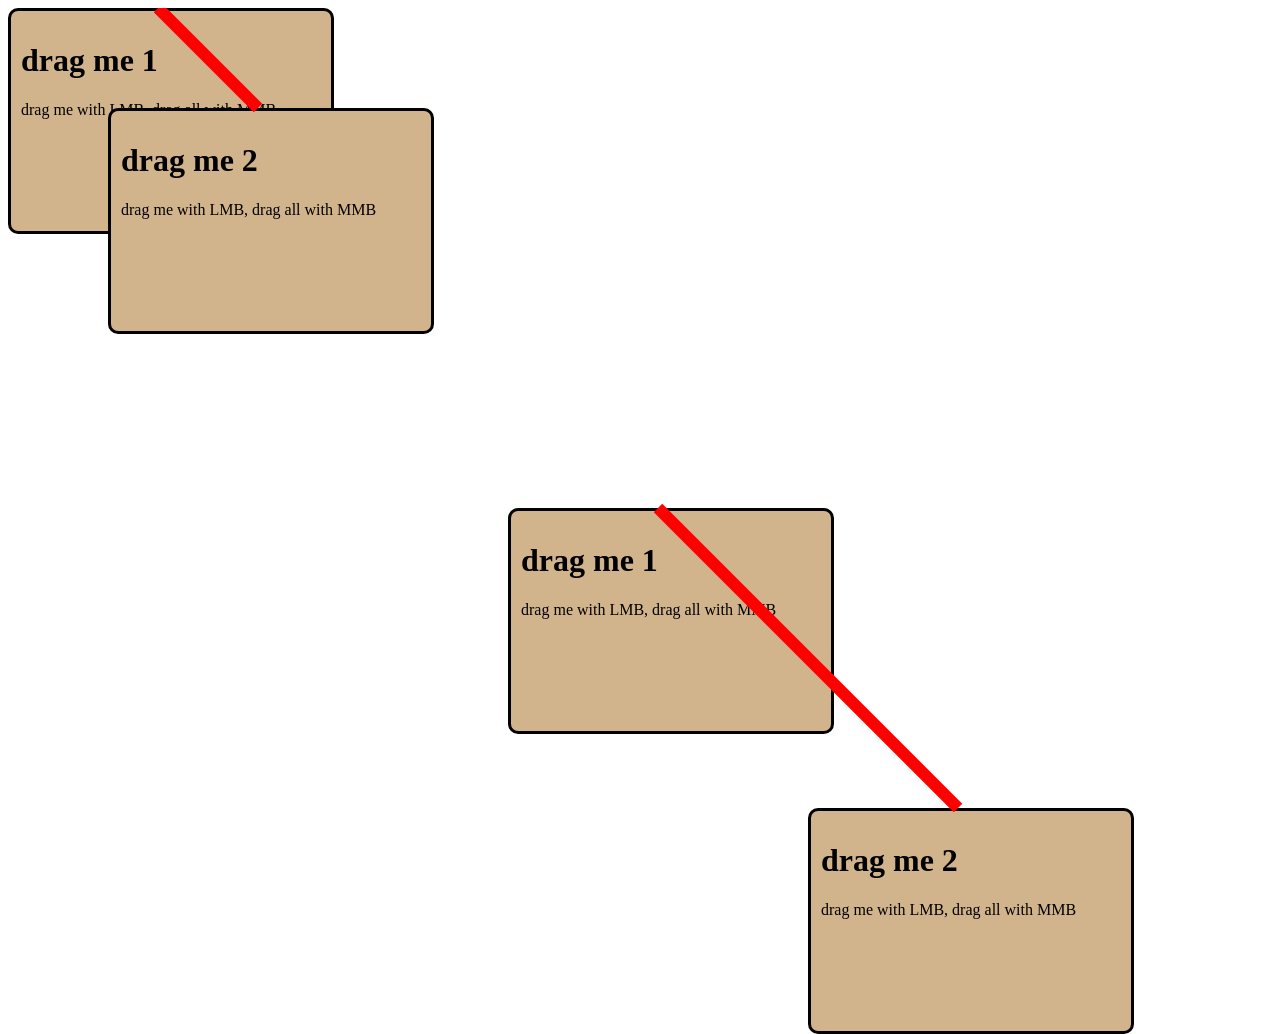
==== public/index.html @ d003340f "deployed on Firebase with the URL 'https://threadboard-town.web.app' and made strings between notes" ====
<!DOCTYPE html>
<html lang="en">
<head>
    <meta charset="UTF-8">
    <meta name="viewport" content="width=device-width, initial-scale=1.0">
    <title>ThreadBoard</title>
    <link rel="stylesheet" href="style.css">
    <script src="main.js"></script>
</head>
<body id="body" style="user-select: none;">
</body>
</html>
---- public/style.css ----
body{
    overflow: hidden;
}
div.note {
    position: absolute;
    width: 300px;
    height: 200px;
    border-style: solid;
    border-color: black;
    border-width: 3px;
    border-radius: 10px;
    padding: 10px 10px 10px 10px;
    background-color: tan;
}
.drag{
    user-select: none;
    padding: 10px;
    border: solid 1px black;
}
svg{
    z-index: 1;
}
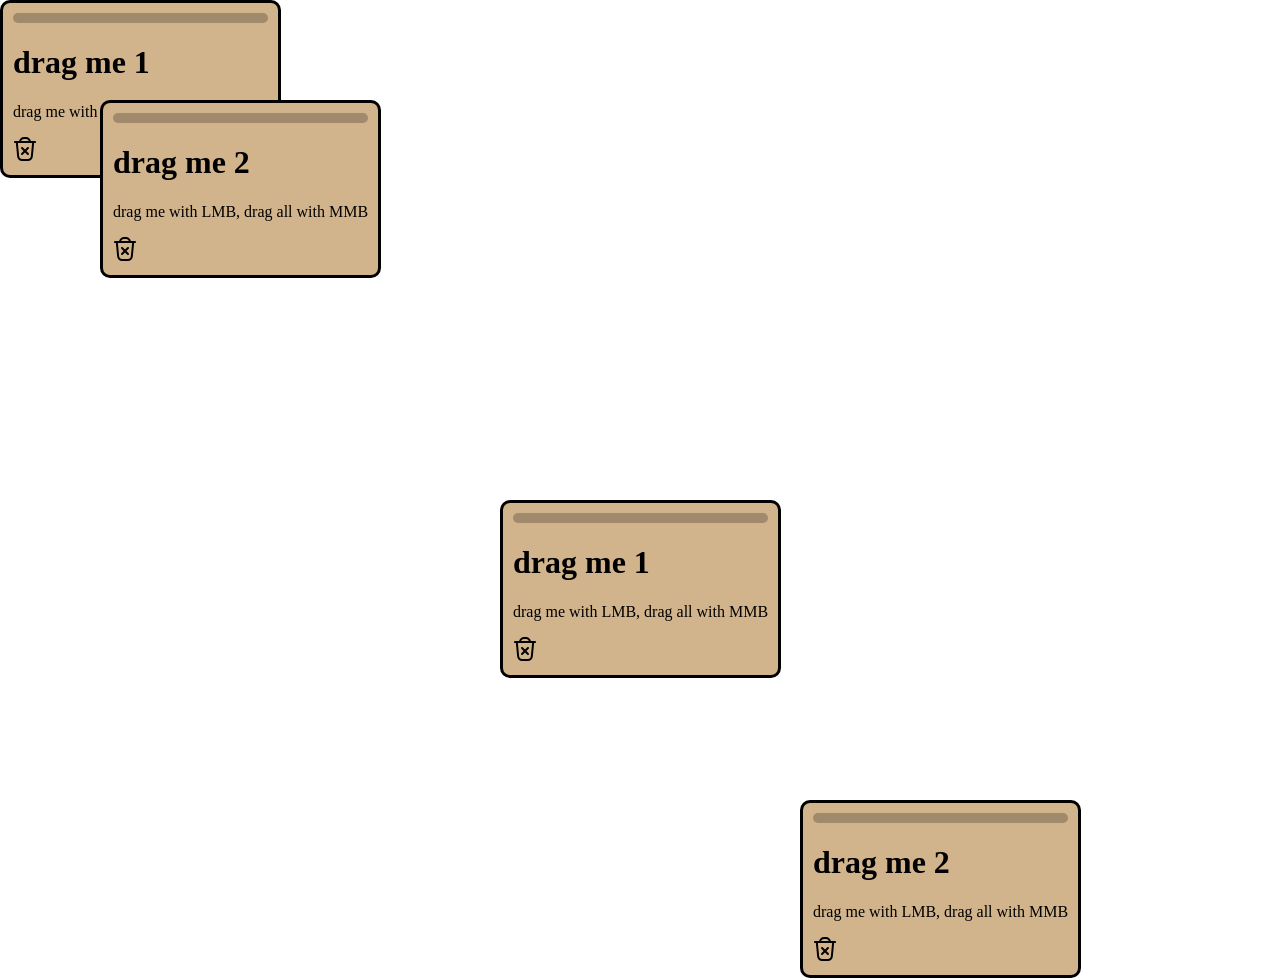
==== commit e268694f: "added deleting notes, editable content and title that autosaves" ====
--- a/public/index.html
+++ b/public/index.html
@@ -8,5 +8,6 @@
     <script src="main.js"></script>
 </head>
 <body id="body" style="user-select: none;">
+    
 </body>
 </html>
--- a/public/style.css
+++ b/public/style.css
@@ -1,10 +1,11 @@
 body{
     overflow: hidden;
+    margin: 0 0 0 0;
 }
 div.note {
     position: absolute;
-    width: 300px;
-    height: 200px;
+    max-width: 500px;
+    max-height: 200px;
     border-style: solid;
     border-color: black;
     border-width: 3px;
@@ -17,6 +18,25 @@
     padding: 10px;
     border: solid 1px black;
 }
-svg{
-    z-index: 1;
+.noteTop{
+    background-color: rgb(161, 138, 108);
+    width: inherit;
+    height: 10px;
+    border-radius: 10pt;
+}
+.delButton svg{
+    width: 24px;
+    height: 24px;
+}
+.delButton{
+    padding: 0 0 0 0;
+    width: 24px;
+    height: 24px;
+    border-radius: 5px;
+    background: none;
+    border: none;
+    text-align: right;
+}
+.delButton:hover{
+    background-color: rgba(107, 107, 107, 0.267);
 }
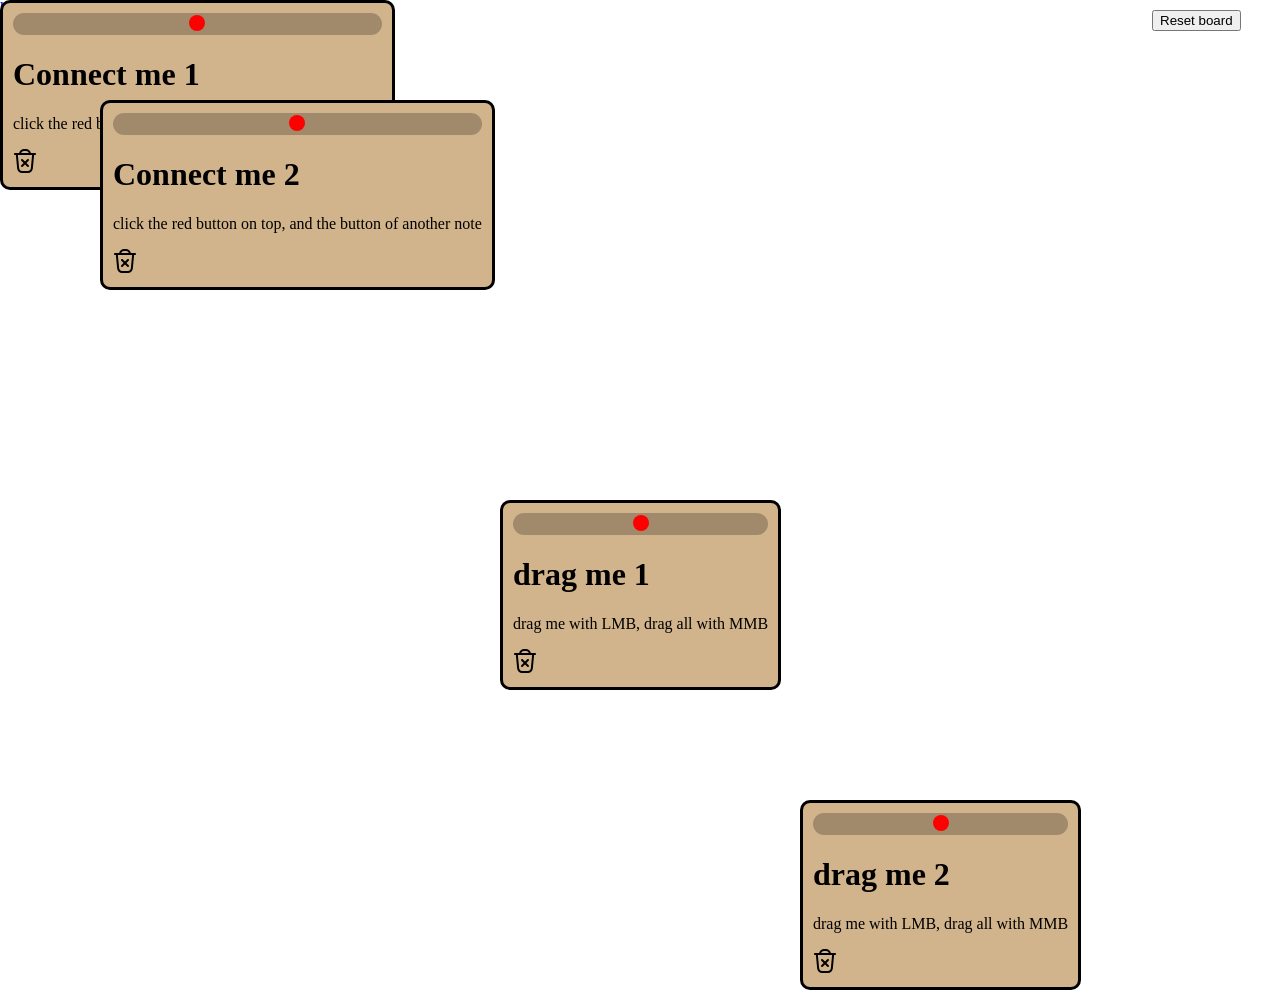
==== commit 674f8a80: "made the ability to connect notes by clicking the red circles on the notes" ====
--- a/public/index.html
+++ b/public/index.html
@@ -8,6 +8,7 @@
     <script src="main.js"></script>
 </head>
 <body id="body" style="user-select: none;">
-    
+    <button class="resButton" onclick="localStorage.clear(); window.location.reload();">Reset board</button>
+    <a href="contact.html">here</a>
 </body>
 </html>
--- a/public/style.css
+++ b/public/style.css
@@ -21,8 +21,10 @@
 .noteTop{
     background-color: rgb(161, 138, 108);
     width: inherit;
-    height: 10px;
+    height: 20px;
     border-radius: 10pt;
+    text-align: center;
+    padding: 2px 0 0 0;
 }
 .delButton svg{
     width: 24px;
@@ -39,4 +41,22 @@
 }
 .delButton:hover{
     background-color: rgba(107, 107, 107, 0.267);
+}
+.resButton{
+    position: absolute;
+    left: 90vw;
+    top: 10px;
+}
+.pins{
+    height: 16px;
+    width: 16px;
+    border-radius: 10px;
+    background-color: red;
+    border: none;
+}
+.pins:hover{
+    background-color: rgb(199, 0, 0);
+}
+a{
+    position: absolute;
 }
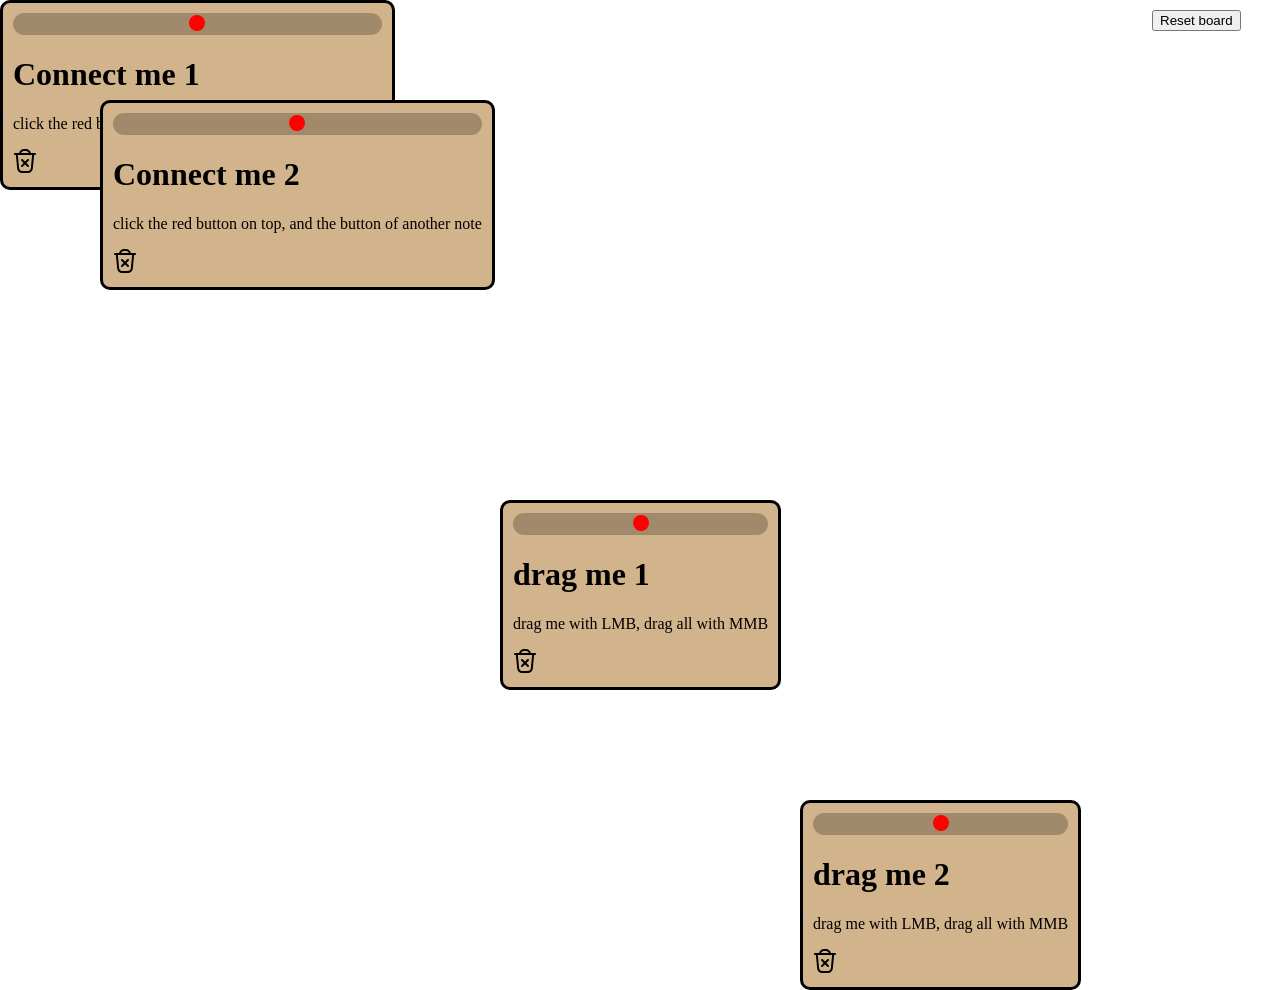
==== commit 1db12d2b: "readme change" ====
--- a/public/index.html
+++ b/public/index.html
@@ -9,6 +9,6 @@
 </head>
 <body id="body" style="user-select: none;">
     <button class="resButton" onclick="localStorage.clear(); window.location.reload();">Reset board</button>
-    <a href="contact.html">here</a>
+    <a href="contact.html">Contact me here</a>
 </body>
 </html>
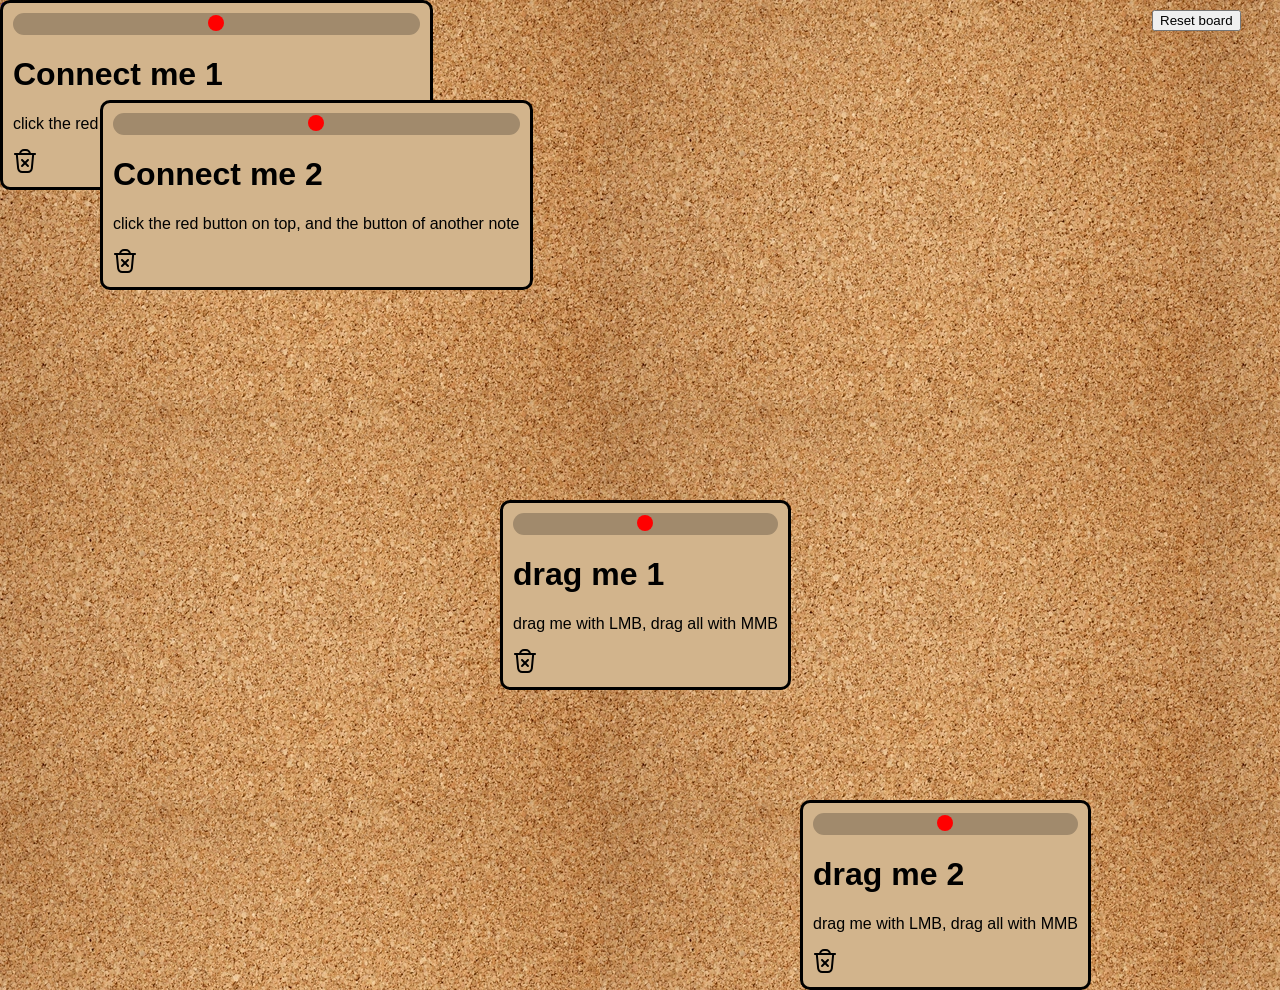
==== commit da262597: "customizable notes 🥳" ====
--- a/public/index.html
+++ b/public/index.html
@@ -8,7 +8,16 @@
     <script src="main.js"></script>
 </head>
 <body id="body" style="user-select: none;">
-    <button class="resButton" onclick="localStorage.clear(); window.location.reload();">Reset board</button>
+    <button class="resButton" onclick="resetBoard(); window.location.reload();">Reset board</button>
     <a href="contact.html">Contact me here</a>
+    <ul id="contextMenu" hidden>
+        <li id="newNote" class="menuElement" onclick="menuNote()">New Note</li>
+        <li id="deleteNote" class="menuElement" onclick="menuDelete()" hidden>Delete Note</li>
+        <li id="deleteString" class="menuElement" onclick="menuDeleteString()" hidden>Delete String</li>
+        <li id="setColor" class="menuElement" onclick="menuColor()" hidden>Set Color</li>
+        <input type="color" name="setColor" id="noteColor" value="#d2b48c" hidden>
+        <li id="close" class="menuElement" onclick="document.getElementById('contextMenu').hidden = true;"> Close menu </li>
+        
+    </ul>
 </body>
 </html>
--- a/public/style.css
+++ b/public/style.css
@@ -1,6 +1,29 @@
 body{
     overflow: hidden;
     margin: 0 0 0 0;
+    font-family: 'Inter', sans-serif;
+    background-image: url("background.jpeg");
+}
+#contextMenu{
+    position: absolute;
+    text-decoration: none;
+    list-style: none;
+    padding: 0 0 0 0;
+    z-index: 3;
+}
+.menuElement{
+    background-color: rgb(200, 200, 200);
+    padding: 5px 90px 5px 10px;
+    text-align: start;
+    border: 1px solid rgb(218, 218, 218);
+    border-radius: 10pt;
+    margin: 5px 5px 5px 5px;
+}
+.menuElement:hover{
+    background-color: rgb(107, 107, 107);;
+}
+#noteColor{
+    margin-left: 10px;
 }
 div.note {
     position: absolute;
@@ -11,7 +34,8 @@
     border-width: 3px;
     border-radius: 10px;
     padding: 10px 10px 10px 10px;
-    background-color: tan;
+    background-color: #d2b48c;
+    z-index: 1;
 }
 .drag{
     user-select: none;
@@ -59,4 +83,12 @@
 }
 a{
     position: absolute;
-}+}
+.strings{
+    position: absolute;
+    z-index: 2;
+}
+.stringX{
+    position: absolute;
+}
+
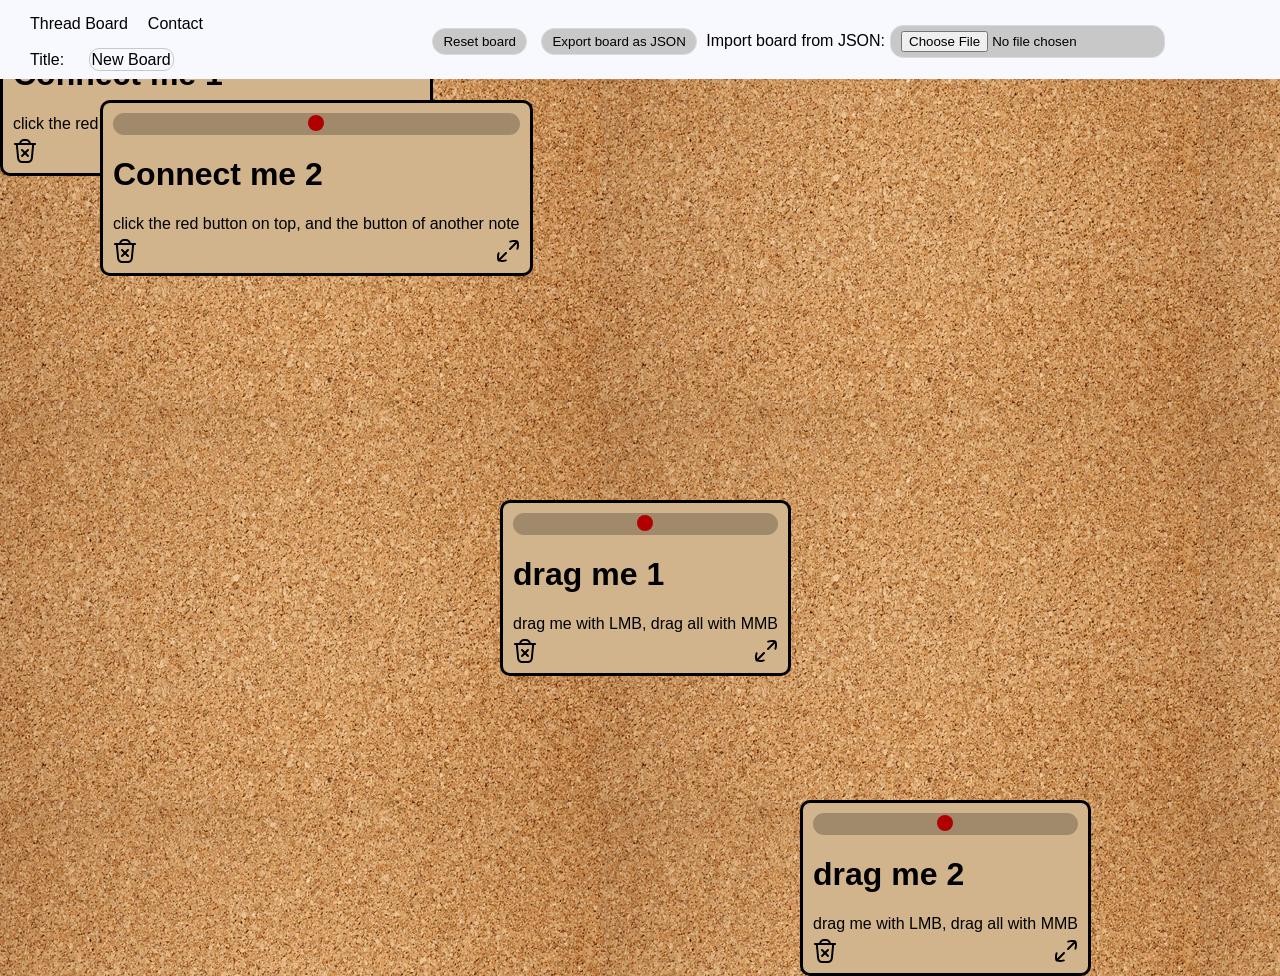
==== commit 0b5c359c: "Several changes: added header in HTML, made notes resizeable by dragging, export/import, and board t" ====
--- a/public/index.html
+++ b/public/index.html
@@ -8,16 +8,32 @@
     <script src="main.js"></script>
 </head>
 <body id="body" style="user-select: none;">
-    <button class="resButton" onclick="resetBoard(); window.location.reload();">Reset board</button>
-    <a href="contact.html">Contact me here</a>
+    <header id="header">
+        <div id="infodiv">
+            <span>Thread Board</span>
+            <span><a href="contact.html" class="nodecorLink">Contact</a></span>
+        </div>
+        <br>
+        <div id="controlDiv">
+            <span>Title:</span> <span id="boardTitle" contenteditable="true">New Board</span>
+                <div id="buttonDiv">
+                    <button class="Button" onclick="resetBoard(); window.location.reload();">Reset board</button>
+                    <button class="Button" onclick="exportBoard()">Export board as JSON</button>
+                    Import board from JSON:<input id="importJSON" type="file" accept="application/json" class="Button">
+                </div>
+        </div>
+        
+    </header>
+    
+    
     <ul id="contextMenu" hidden>
         <li id="newNote" class="menuElement" onclick="menuNote()">New Note</li>
         <li id="deleteNote" class="menuElement" onclick="menuDelete()" hidden>Delete Note</li>
         <li id="deleteString" class="menuElement" onclick="menuDeleteString()" hidden>Delete String</li>
-        <li id="setColor" class="menuElement" onclick="menuColor()" hidden>Set Color</li>
+        <li id="setColor" class="menuElement" onclick="menuColor()" hidden>Set Color (same selector)</li>
+        <li id="setColorText" class="menuElement" onclick="menuColorText()" hidden>Set Color of content (same selector)</li>
         <input type="color" name="setColor" id="noteColor" value="#d2b48c" hidden>
         <li id="close" class="menuElement" onclick="document.getElementById('contextMenu').hidden = true;"> Close menu </li>
-        
     </ul>
 </body>
 </html>
--- a/public/style.css
+++ b/public/style.css
@@ -26,9 +26,9 @@
     margin-left: 10px;
 }
 div.note {
+    min-width: 100px;
+    min-height: 150px;
     position: absolute;
-    max-width: 500px;
-    max-height: 200px;
     border-style: solid;
     border-color: black;
     border-width: 3px;
@@ -62,24 +62,22 @@
     background: none;
     border: none;
     text-align: right;
+    position: absolute;
+    bottom: 10px;
+    left: 10px;
 }
 .delButton:hover{
     background-color: rgba(107, 107, 107, 0.267);
-}
-.resButton{
-    position: absolute;
-    left: 90vw;
-    top: 10px;
 }
 .pins{
     height: 16px;
     width: 16px;
     border-radius: 10px;
-    background-color: red;
+    background-color: #b10000;
     border: none;
 }
 .pins:hover{
-    background-color: rgb(199, 0, 0);
+    background-color: rgb(145, 0, 0);
 }
 a{
     position: absolute;
@@ -88,7 +86,62 @@
     position: absolute;
     z-index: 2;
 }
-.stringX{
+.stringClose{
     position: absolute;
 }
-
+.rDiv{
+    width: 24px;
+    height: 24px;
+    position: absolute;
+    right: 10px;
+    bottom: 10px;
+}
+header{
+    z-index: 4;
+    position: absolute;
+    background-color: ghostwhite;
+    width: 100%;
+    padding: 10px 10px 10px 10px;
+}
+#infodiv{
+    margin-top: 5px;
+    margin-left: 10px;
+}
+span{
+    margin: 10px;
+}
+.nodecorLink{
+    text-decoration: none;
+    color: black;
+}
+.nodecorLink:hover{
+    text-decoration: underline;
+}
+.Button{
+    background-color: rgb(200, 200, 200);
+    padding: 5px 10px 5px 10px;
+    text-align: start;
+    border: 1px solid rgb(218, 218, 218);
+    border-radius: 10pt;
+    margin: 5px 5px 5px 5px;
+}
+.Button:hover{
+    background-color: rgb(107, 107, 107);;
+}
+#buttonDiv{
+    position: absolute;
+    display: inline;
+    right: 10%;
+    top: 25%;
+}
+#boardTitle{
+    height: 10px;
+    width: 100px;
+    border: 1px solid rgb(201, 201, 201);
+    border-radius: 10px;
+    padding: 2px;
+    margin-left: 10px;
+}
+#controlDiv{
+    padding: 0px 10px 0px 10px;
+}
